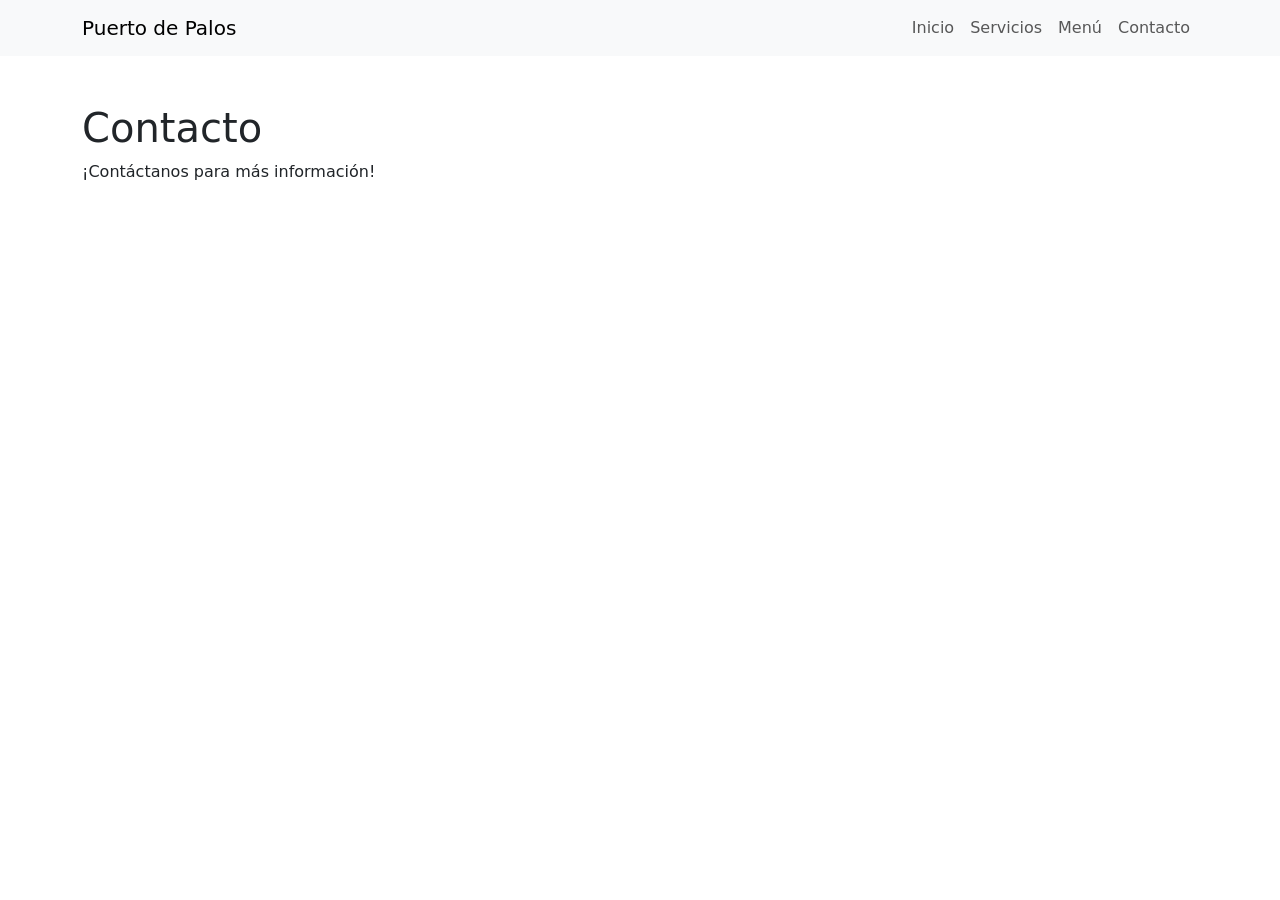
==== contacto.html @ d81628b5 "Agregue una parte de la estructura de html" ====
<!DOCTYPE html>
<html lang="en">
<head>
    <meta charset="UTF-8">
    <meta name="viewport" content="width=device-width, initial-scale=1.0">
    <title>Document</title>
    <link rel="stylesheet" href="assets/css/contacto.css">
</head>
<!--Enlace de bootstrap CSS-->
<link href="https://cdn.jsdelivr.net/npm/bootstrap@5.3.8/dist/css/bootstrap.min.css" rel="stylesheet" integrity="sha384-sRIl4kxILFvY47J16cr9ZwB07vP4J8+LH7qKQnuqkuIAvNWLzeN8tE5YBujZqJLB" crossorigin="anonymous">
<!--Header contiene el menú de navegación-->
    <header>
<!--nav:menú de navegación-->
<nav class="navbar navbar-expand-lg navbar-light bg-light">
 <!--navbar-expand-lg: se adapta a pantallas-->
   <div class="container">
    <!--Div:container centra el contenido-->
      <a class="navbar-brand" href="#">Puerto de Palos</a>
<!--nombre del sitio-logo-->
  <button class="navbar-toggler" data-bs-toggle="collapse" data-bs-target="#menu">
    <!--abre el menú en la pantalla-->
    <span class="navbar-toggler-icon"></span>
      <!-- Span:Icono visual (las tres lineas del menú móvil)-->
  </button>
  <!--menú que se muestra y oculta(Abrir y cerrar)-->
    <div class="collapse navbar-collapse" id="menu">
      <ul class="navbar-nav ms-auto">
        <!--Ul:lista de enlaces-->
        <li class="nav-item"><a class="nav-link" href="index.html">Inicio</a></li>
        <li class="nav-item"><a class="nav-link" href="servicios.html">Servicios</a></li>
        <li class="nav-item"><a class="nav-link" href="menú.html">Menú</a></li>
        <li class="nav-item"><a class="nav-link" href="contacto.html">Contacto</a></li>
      </ul>
    </div>
   </div>
  </nav>
</header>

<!--Main:contenido principal del sitio web-->
<main class="container my-5">
    <!--container: centra el contenido-->
    <!--my-5:agrega margen arriba y abajo-->
    <section>
<h1>Contacto</h1>
<p>¡Contáctanos para más información!</p>
    </section>
    
</main>













<!--Enlace de bootstrap JS-->
    <script src="https://cdn.jsdelivr.net/npm/bootstrap@5.3.8/dist/js/bootstrap.bundle.min.js" integrity="sha384-FKyoEForCGlyvwx9Hj09JcYn3nv7wiPVlz7YYwJrWVcXK/BmnVDxM+D2scQbITxI" crossorigin="anonymous"></script>
</body>
</html>
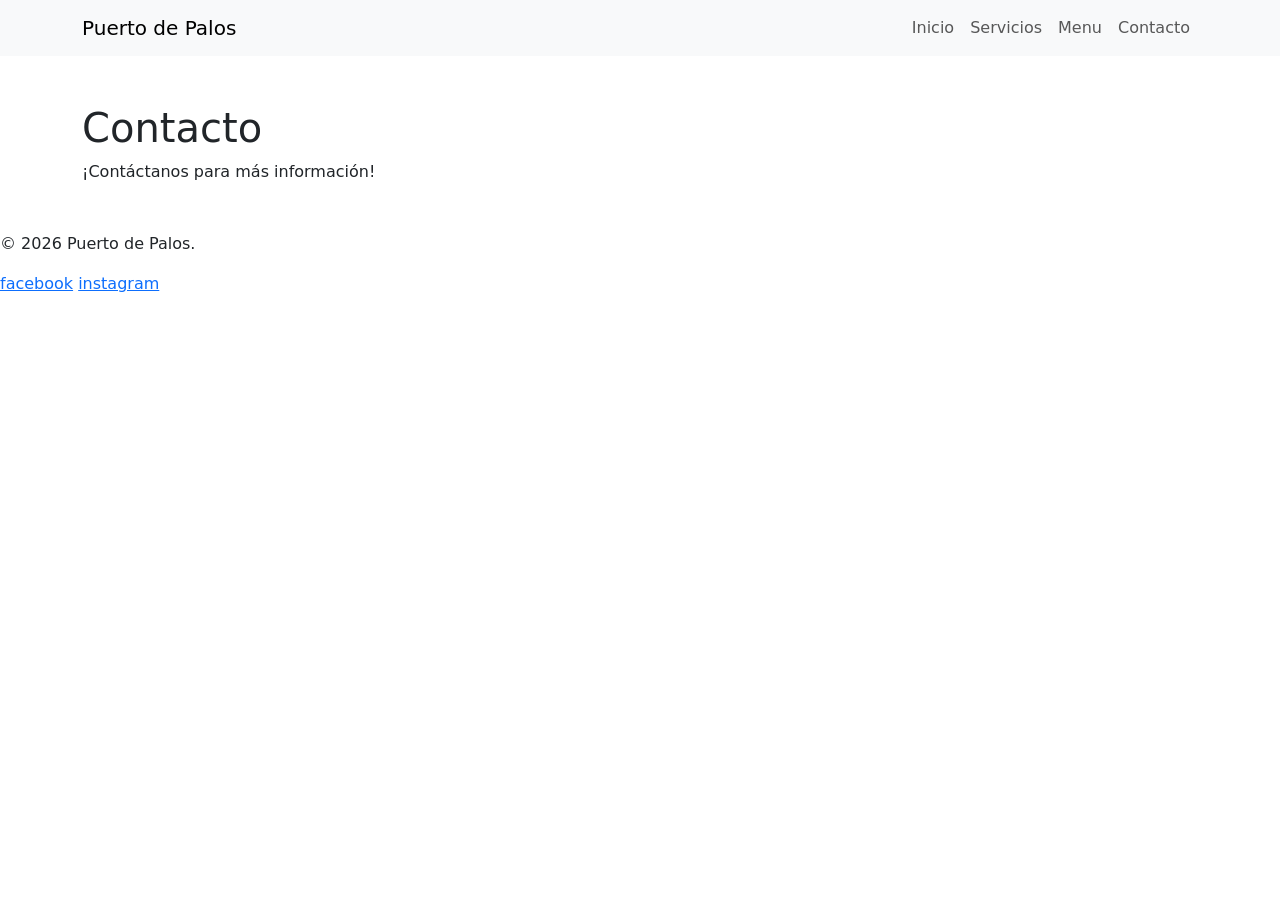
==== commit 19d81971: "cambios" ====
--- a/contacto.html
+++ b/contacto.html
@@ -3,11 +3,16 @@
 <head>
     <meta charset="UTF-8">
     <meta name="viewport" content="width=device-width, initial-scale=1.0">
-    <title>Document</title>
+    <title>Puerto de Palos</title>
+  
+    <!--Enlace de bootstrap CSS-->
+    <link href="https://cdn.jsdelivr.net/npm/bootstrap@5.3.8/dist/css/bootstrap.min.css" rel="stylesheet" integrity="sha384-sRIl4kxILFvY47J16cr9ZwB07vP4J8+LH7qKQnuqkuIAvNWLzeN8tE5YBujZqJLB" crossorigin="anonymous">
+
+    <!--Enlace de mi css-->
     <link rel="stylesheet" href="assets/css/contacto.css">
 </head>
-<!--Enlace de bootstrap CSS-->
-<link href="https://cdn.jsdelivr.net/npm/bootstrap@5.3.8/dist/css/bootstrap.min.css" rel="stylesheet" integrity="sha384-sRIl4kxILFvY47J16cr9ZwB07vP4J8+LH7qKQnuqkuIAvNWLzeN8tE5YBujZqJLB" crossorigin="anonymous">
+
+
 <!--Header contiene el menú de navegación-->
     <header>
 <!--nav:menú de navegación-->
@@ -15,9 +20,9 @@
  <!--navbar-expand-lg: se adapta a pantallas-->
    <div class="container">
     <!--Div:container centra el contenido-->
-      <a class="navbar-brand" href="#">Puerto de Palos</a>
+      <a class="navbar-brand" href="#"> Puerto de Palos</a>
 <!--nombre del sitio-logo-->
-  <button class="navbar-toggler" data-bs-toggle="collapse" data-bs-target="#menu">
+  <button type="button" class="navbar-toggler" data-bs-toggle="collapse" data-bs-target="#menu">
     <!--abre el menú en la pantalla-->
     <span class="navbar-toggler-icon"></span>
       <!-- Span:Icono visual (las tres lineas del menú móvil)-->
@@ -28,7 +33,7 @@
         <!--Ul:lista de enlaces-->
         <li class="nav-item"><a class="nav-link" href="index.html">Inicio</a></li>
         <li class="nav-item"><a class="nav-link" href="servicios.html">Servicios</a></li>
-        <li class="nav-item"><a class="nav-link" href="menú.html">Menú</a></li>
+        <li class="nav-item"><a class="nav-link" href="menu.html">Menu</a></li>
         <li class="nav-item"><a class="nav-link" href="contacto.html">Contacto</a></li>
       </ul>
     </div>
@@ -43,7 +48,12 @@
     <section>
 <h1>Contacto</h1>
 <p>¡Contáctanos para más información!</p>
-    </section>
+  
+<!--Sistema de grillas de Booststrap-->
+
+
+
+</section>
     
 </main>
 
@@ -59,7 +69,20 @@
 
 
 
+
+<footer>
+    <div class="footer-content">
+    <p>&copy; 2026 Puerto de Palos.</p>
+     <div>
+     <a href="#">facebook</a>
+    <a href="#">instagram</a>
+            </div>
+        </div>
+    </footer>
+
+
 <!--Enlace de bootstrap JS-->
     <script src="https://cdn.jsdelivr.net/npm/bootstrap@5.3.8/dist/js/bootstrap.bundle.min.js" integrity="sha384-FKyoEForCGlyvwx9Hj09JcYn3nv7wiPVlz7YYwJrWVcXK/BmnVDxM+D2scQbITxI" crossorigin="anonymous"></script>
 </body>
+
 </html>
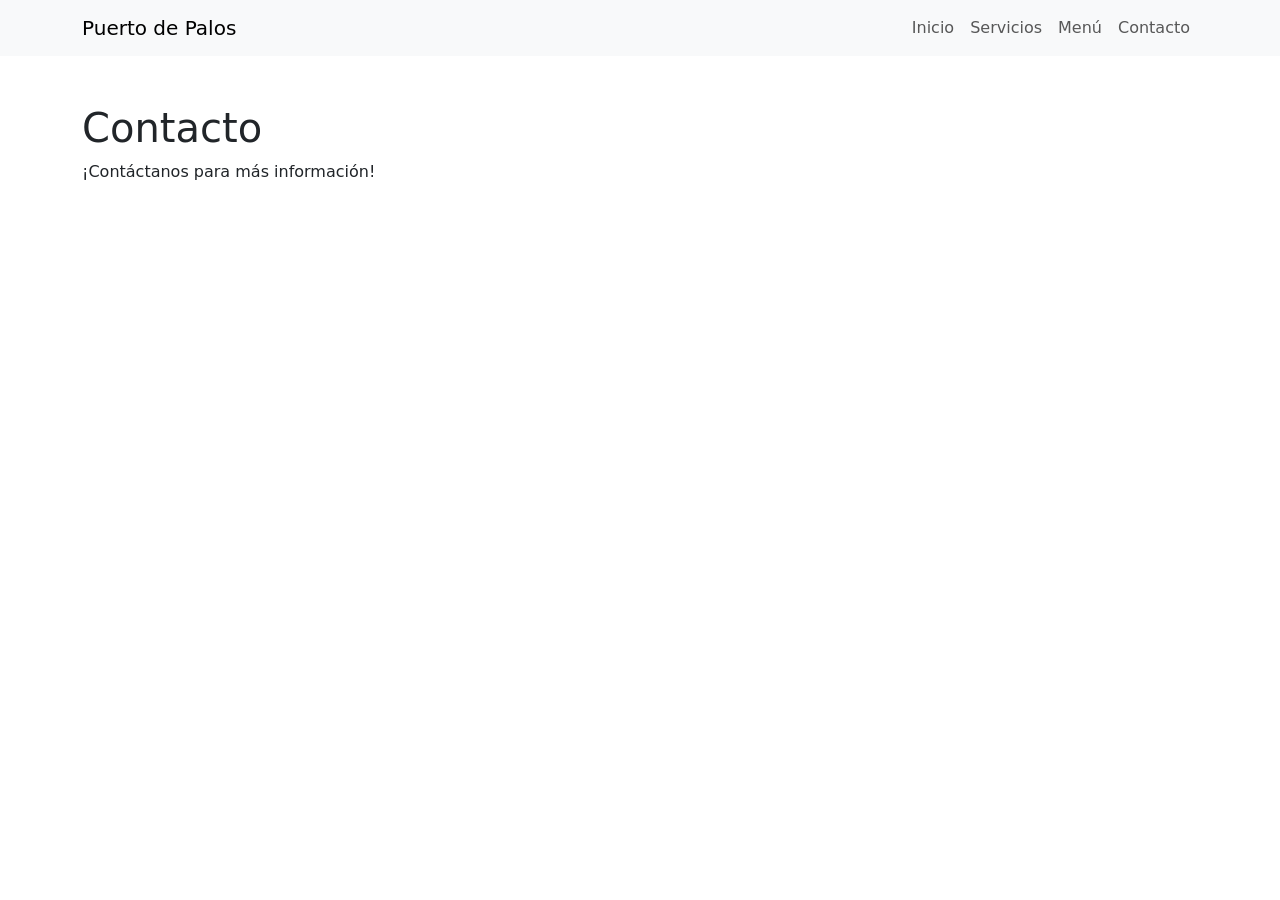
==== commit 8a037c57: "mis cambios locales" ====
--- a/contacto.html
+++ b/contacto.html
@@ -3,16 +3,11 @@
 <head>
     <meta charset="UTF-8">
     <meta name="viewport" content="width=device-width, initial-scale=1.0">
-    <title>Puerto de Palos</title>
-  
-    <!--Enlace de bootstrap CSS-->
-    <link href="https://cdn.jsdelivr.net/npm/bootstrap@5.3.8/dist/css/bootstrap.min.css" rel="stylesheet" integrity="sha384-sRIl4kxILFvY47J16cr9ZwB07vP4J8+LH7qKQnuqkuIAvNWLzeN8tE5YBujZqJLB" crossorigin="anonymous">
-
-    <!--Enlace de mi css-->
+    <title>Document</title>
     <link rel="stylesheet" href="assets/css/contacto.css">
 </head>
-
-
+<!--Enlace de bootstrap CSS-->
+<link href="https://cdn.jsdelivr.net/npm/bootstrap@5.3.8/dist/css/bootstrap.min.css" rel="stylesheet" integrity="sha384-sRIl4kxILFvY47J16cr9ZwB07vP4J8+LH7qKQnuqkuIAvNWLzeN8tE5YBujZqJLB" crossorigin="anonymous">
 <!--Header contiene el menú de navegación-->
     <header>
 <!--nav:menú de navegación-->
@@ -20,9 +15,9 @@
  <!--navbar-expand-lg: se adapta a pantallas-->
    <div class="container">
     <!--Div:container centra el contenido-->
-      <a class="navbar-brand" href="#"> Puerto de Palos</a>
+      <a class="navbar-brand" href="#">Puerto de Palos</a>
 <!--nombre del sitio-logo-->
-  <button type="button" class="navbar-toggler" data-bs-toggle="collapse" data-bs-target="#menu">
+  <button class="navbar-toggler" data-bs-toggle="collapse" data-bs-target="#menu">
     <!--abre el menú en la pantalla-->
     <span class="navbar-toggler-icon"></span>
       <!-- Span:Icono visual (las tres lineas del menú móvil)-->
@@ -33,7 +28,7 @@
         <!--Ul:lista de enlaces-->
         <li class="nav-item"><a class="nav-link" href="index.html">Inicio</a></li>
         <li class="nav-item"><a class="nav-link" href="servicios.html">Servicios</a></li>
-        <li class="nav-item"><a class="nav-link" href="menu.html">Menu</a></li>
+        <li class="nav-item"><a class="nav-link" href="menú.html">Menú</a></li>
         <li class="nav-item"><a class="nav-link" href="contacto.html">Contacto</a></li>
       </ul>
     </div>
@@ -48,41 +43,12 @@
     <section>
 <h1>Contacto</h1>
 <p>¡Contáctanos para más información!</p>
-  
-<!--Sistema de grillas de Booststrap-->
-
-
-
-</section>
+    </section>
     
 </main>
-
-
-
-
-
-
-
-
-
-
-
-
-
-
-<footer>
-    <div class="footer-content">
-    <p>&copy; 2026 Puerto de Palos.</p>
-     <div>
-     <a href="#">facebook</a>
-    <a href="#">instagram</a>
-            </div>
-        </div>
-    </footer>
 
 
 <!--Enlace de bootstrap JS-->
     <script src="https://cdn.jsdelivr.net/npm/bootstrap@5.3.8/dist/js/bootstrap.bundle.min.js" integrity="sha384-FKyoEForCGlyvwx9Hj09JcYn3nv7wiPVlz7YYwJrWVcXK/BmnVDxM+D2scQbITxI" crossorigin="anonymous"></script>
 </body>
-
 </html>
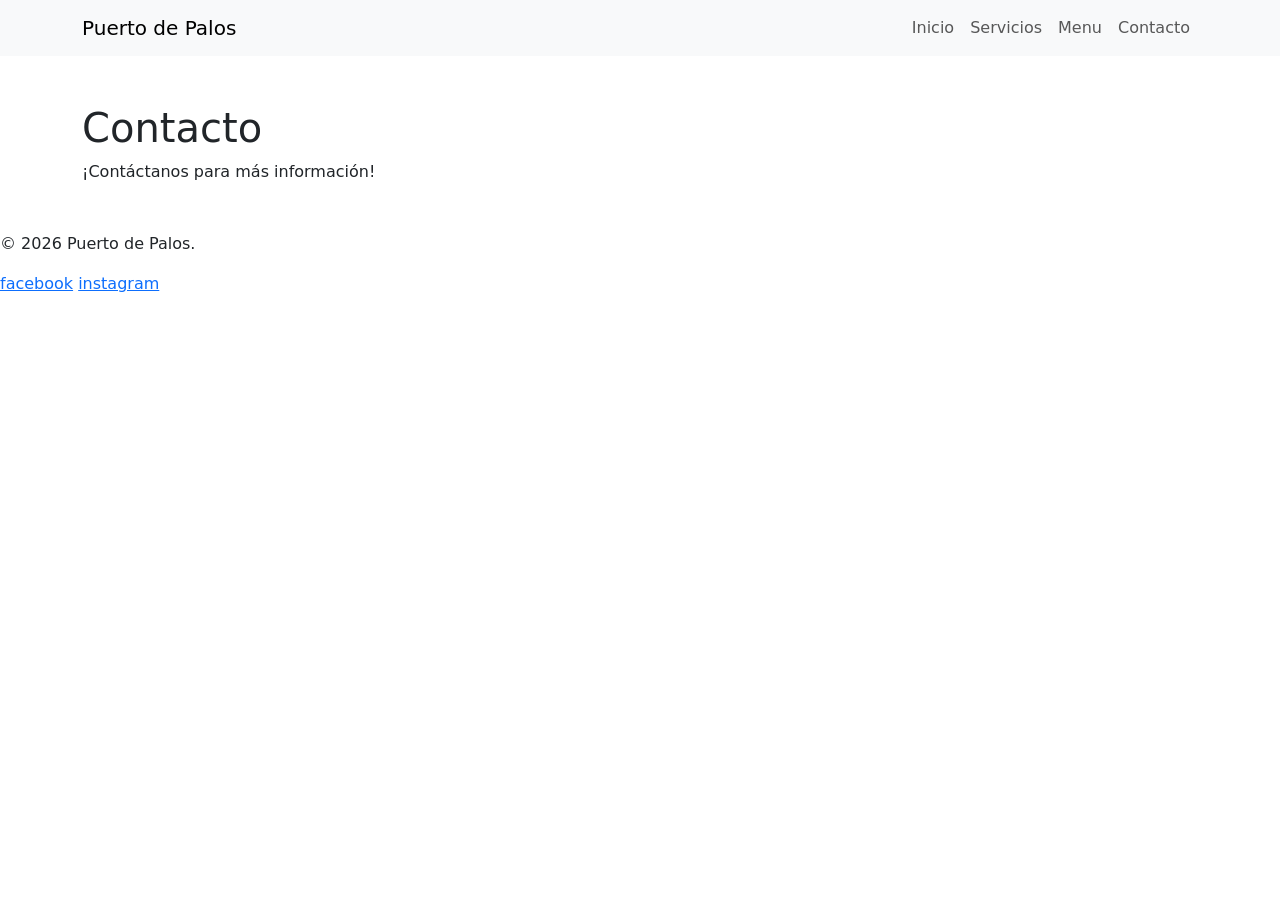
==== commit 6ae7dd27: "acepto cambios de github" ====
--- a/contacto.html
+++ b/contacto.html
@@ -3,11 +3,16 @@
 <head>
     <meta charset="UTF-8">
     <meta name="viewport" content="width=device-width, initial-scale=1.0">
-    <title>Document</title>
+    <title>Puerto de Palos</title>
+  
+    <!--Enlace de bootstrap CSS-->
+    <link href="https://cdn.jsdelivr.net/npm/bootstrap@5.3.8/dist/css/bootstrap.min.css" rel="stylesheet" integrity="sha384-sRIl4kxILFvY47J16cr9ZwB07vP4J8+LH7qKQnuqkuIAvNWLzeN8tE5YBujZqJLB" crossorigin="anonymous">
+
+    <!--Enlace de mi css-->
     <link rel="stylesheet" href="assets/css/contacto.css">
 </head>
-<!--Enlace de bootstrap CSS-->
-<link href="https://cdn.jsdelivr.net/npm/bootstrap@5.3.8/dist/css/bootstrap.min.css" rel="stylesheet" integrity="sha384-sRIl4kxILFvY47J16cr9ZwB07vP4J8+LH7qKQnuqkuIAvNWLzeN8tE5YBujZqJLB" crossorigin="anonymous">
+
+
 <!--Header contiene el menú de navegación-->
     <header>
 <!--nav:menú de navegación-->
@@ -15,9 +20,9 @@
  <!--navbar-expand-lg: se adapta a pantallas-->
    <div class="container">
     <!--Div:container centra el contenido-->
-      <a class="navbar-brand" href="#">Puerto de Palos</a>
+      <a class="navbar-brand" href="#"> Puerto de Palos</a>
 <!--nombre del sitio-logo-->
-  <button class="navbar-toggler" data-bs-toggle="collapse" data-bs-target="#menu">
+  <button type="button" class="navbar-toggler" data-bs-toggle="collapse" data-bs-target="#menu">
     <!--abre el menú en la pantalla-->
     <span class="navbar-toggler-icon"></span>
       <!-- Span:Icono visual (las tres lineas del menú móvil)-->
@@ -28,7 +33,7 @@
         <!--Ul:lista de enlaces-->
         <li class="nav-item"><a class="nav-link" href="index.html">Inicio</a></li>
         <li class="nav-item"><a class="nav-link" href="servicios.html">Servicios</a></li>
-        <li class="nav-item"><a class="nav-link" href="menú.html">Menú</a></li>
+        <li class="nav-item"><a class="nav-link" href="menu.html">Menu</a></li>
         <li class="nav-item"><a class="nav-link" href="contacto.html">Contacto</a></li>
       </ul>
     </div>
@@ -43,12 +48,41 @@
     <section>
 <h1>Contacto</h1>
 <p>¡Contáctanos para más información!</p>
-    </section>
+  
+<!--Sistema de grillas de Booststrap-->
+
+
+
+</section>
     
 </main>
+
+
+
+
+
+
+
+
+
+
+
+
+
+
+<footer>
+    <div class="footer-content">
+    <p>&copy; 2026 Puerto de Palos.</p>
+     <div>
+     <a href="#">facebook</a>
+    <a href="#">instagram</a>
+            </div>
+        </div>
+    </footer>
 
 
 <!--Enlace de bootstrap JS-->
     <script src="https://cdn.jsdelivr.net/npm/bootstrap@5.3.8/dist/js/bootstrap.bundle.min.js" integrity="sha384-FKyoEForCGlyvwx9Hj09JcYn3nv7wiPVlz7YYwJrWVcXK/BmnVDxM+D2scQbITxI" crossorigin="anonymous"></script>
 </body>
+
 </html>
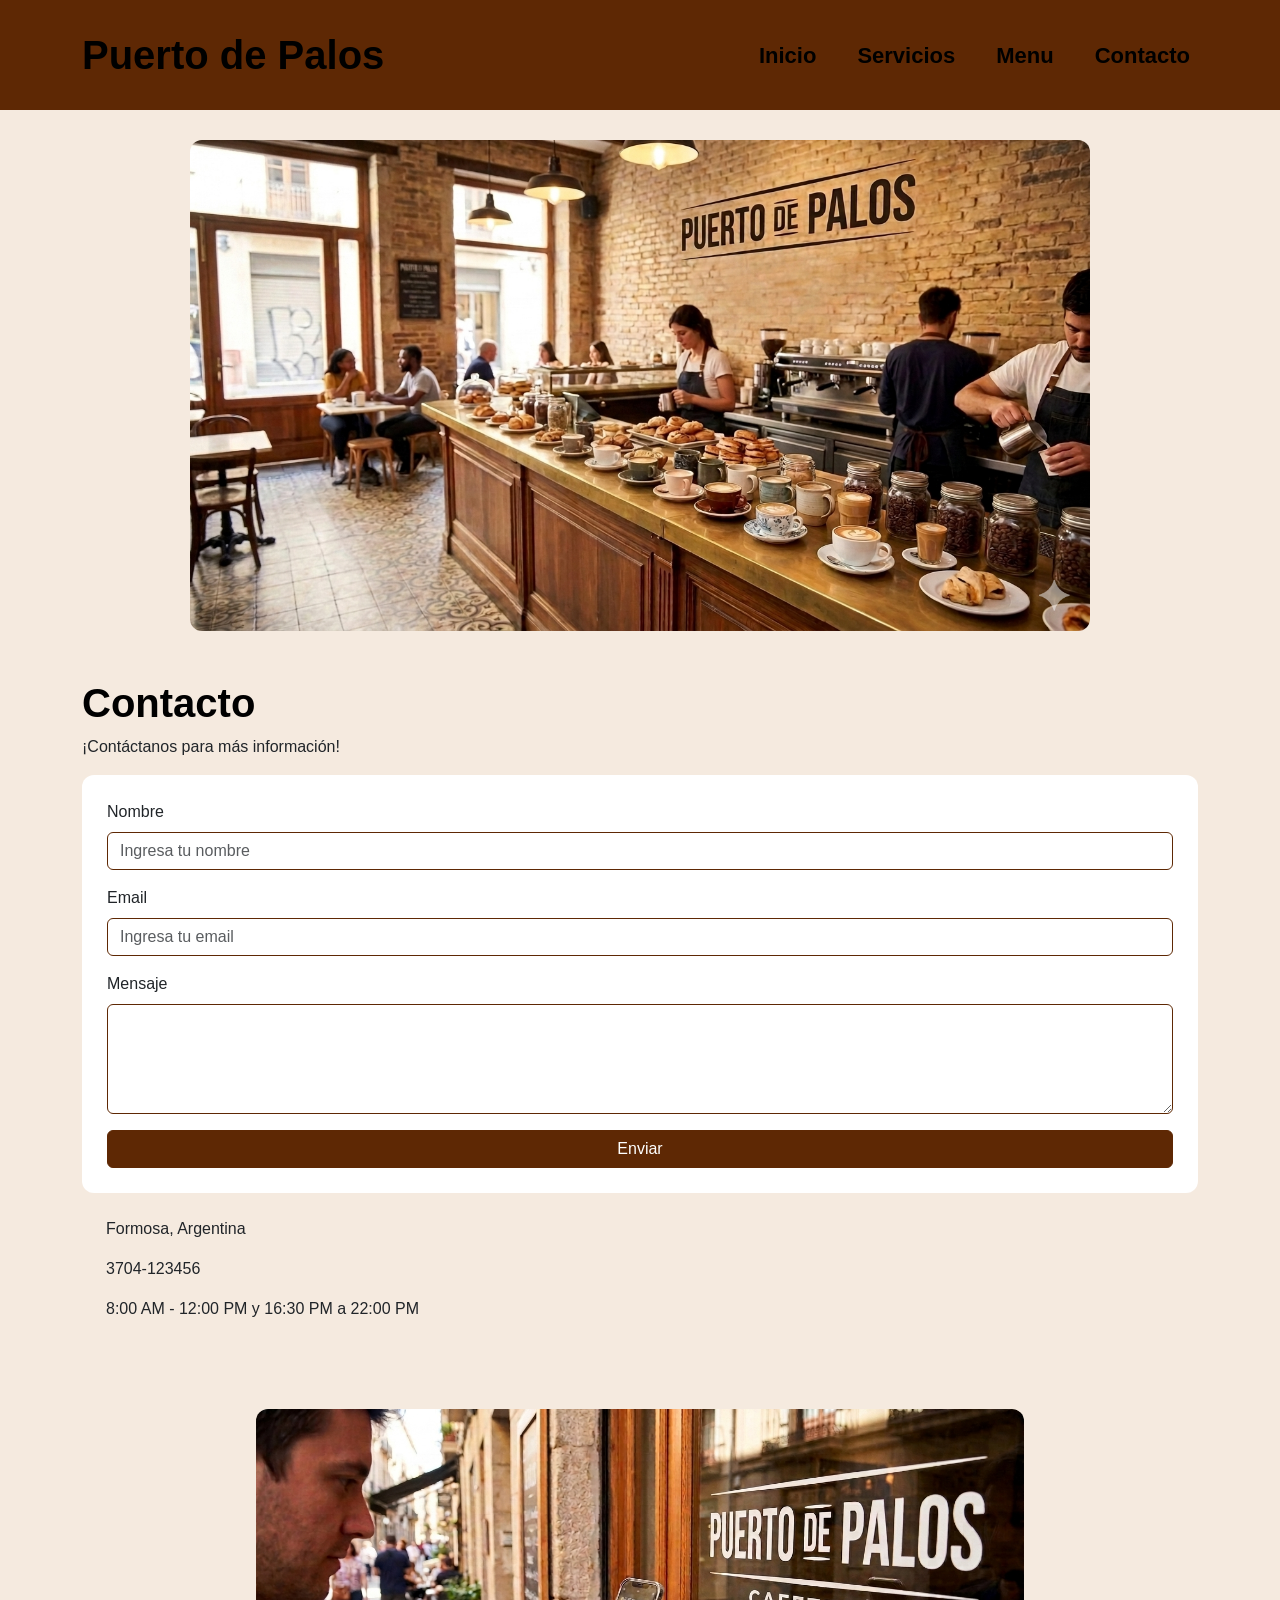
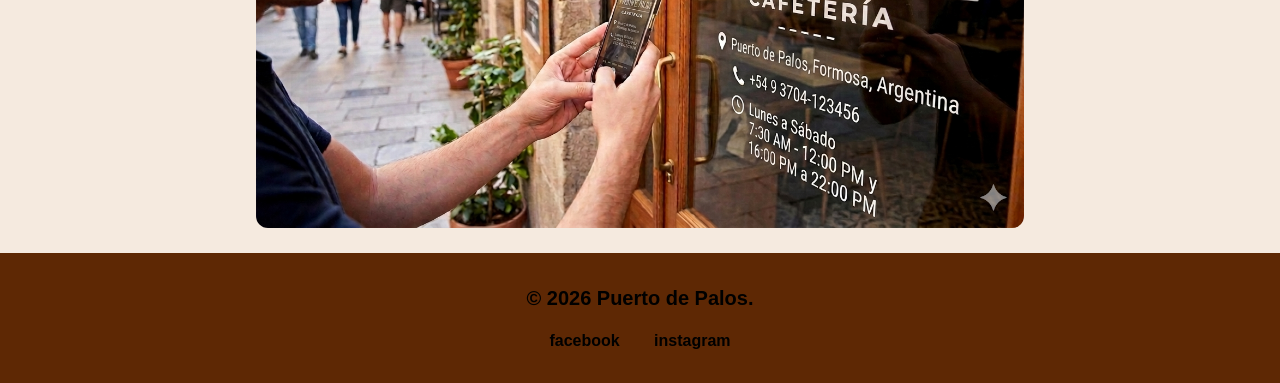
==== commit 05fc8c36: "Agregue la estructura completa de html y el diseño en CSS" ====
--- a/contacto.html
+++ b/contacto.html
@@ -10,26 +10,34 @@
 
     <!--Enlace de mi css-->
     <link rel="stylesheet" href="assets/css/contacto.css">
-</head>
 
-
+</head>  
+<body>
 <!--Header contiene el menú de navegación-->
     <header>
 <!--nav:menú de navegación-->
 <nav class="navbar navbar-expand-lg navbar-light bg-light">
  <!--navbar-expand-lg: se adapta a pantallas-->
-   <div class="container">
-    <!--Div:container centra el contenido-->
+   
+ <div class="container">
+    <!--Div:container(Bootstrap)centra el contenido-->
+
       <a class="navbar-brand" href="#"> Puerto de Palos</a>
 <!--nombre del sitio-logo-->
+
+<!--Botón hamburguesa(para celulares)-->
   <button type="button" class="navbar-toggler" data-bs-toggle="collapse" data-bs-target="#menu">
     <!--abre el menú en la pantalla-->
     <span class="navbar-toggler-icon"></span>
       <!-- Span:Icono visual (las tres lineas del menú móvil)-->
   </button>
-  <!--menú que se muestra y oculta(Abrir y cerrar)-->
+
+  <!--Div:menú de navegación que se abre y se cierra(Boststrap))-->
     <div class="collapse navbar-collapse" id="menu">
+      <!--navbar-nav:lista del menu-->
       <ul class="navbar-nav ms-auto">
+       <!--ms-auto: alinea el menu a la derecha-->
+
         <!--Ul:lista de enlaces-->
         <li class="nav-item"><a class="nav-link" href="index.html">Inicio</a></li>
         <li class="nav-item"><a class="nav-link" href="servicios.html">Servicios</a></li>
@@ -41,35 +49,73 @@
   </nav>
 </header>
 
+<img src="assets/imagen-puerto-de-palos.png"alt="Puerto de Palos"class="img-principal">
 <!--Main:contenido principal del sitio web-->
 <main class="container my-5">
-    <!--container: centra el contenido-->
-    <!--my-5:agrega margen arriba y abajo-->
+    <!--container (Bootstrap): centra el contenido-->
+    <!--my-5 (Bootstrap):agrega margen arriba y abajo-->
+    
     <section>
 <h1>Contacto</h1>
 <p>¡Contáctanos para más información!</p>
   
-<!--Sistema de grillas de Booststrap-->
+<!--Formulario con sistema de grillas de Booststrap-->
 
+<!--FORM: es para agregar el formulario de contacto-->
+<!--Permite que el usuario ingrese datos-->
+<!--Al presionar Enviar se mandan todos juntos-->
 
+<form class="formulario-contacto">
+  <div class="mb-3">
+    <!--mb-3: margen inferior-->
+<label class="form-label">Nombre</label>
+ <!--from label: estilo del texto-->
+<input type="text" class="form-control" placeholder="Ingresa tu nombre">
+</div>
 
-</section>
-    
+<!--Email-->
+<div class="mb-3">
+  <!--margen inferior-->
+  <label class="form-label">Email</label>
+<input type="email" class="form-control" placeholder="Ingresa tu email">
+<!--type email: especifica que el input debe ser un email -->
+<!--input: le pide a el usuario que ingrese sus datos-->
+</div>
+ <!--Mensaje-->
+ <div class="mb-3">
+  <label class="form-label">Mensaje</label>
+  <textarea class="form-control" rows="4"></textarea>
+<!--textarea: a direncia de input, permite escribir varias lineas de texto-->
+<!--rown 4: en el cuadro de texto muestra 4 lineas de alto -->
+ </div>
+
+<!--Botón de Enviar-->
+<!-- btn: estilo base del boton-->
+ <!--btn-warning: color amarrillo-->
+<!--w-100: ancho completo-->
+ 
+<button class="btn btn-warning w-100">Enviar</button>
+</form>
+<!--Información extra: muestra dirección, teléfono y horario al lado del formulario en pantallas grandes-->
+<!--Bootstrap: d-none oculta el elemento en pantallas pequeñas como celulares-->
+<!--d-md-block lo muestra en pantallas medianas como tablets-->
+<div class="col-12 col-md-6 d-none d-md-block">
+<!--Oculto en celular, visibles en pantallas medianas y grandes-->
+
+<div class="p-4">
+  <!--Bootstrap: p-4 padding interno-->
+  <p> Formosa, Argentina</p>
+  <p> 3704-123456</p>
+  <p> 8:00 AM - 12:00 PM y 16:30 PM a 22:00 PM</p>
+   </div>
+  </div>
+</section>    
 </main>
 
+<!--fOOTER-->
+<!--Footer: información deredes sociales, derechos de autor-->
 
-
-
-
-
-
-
-
-
-
-
-
-
+<img src="assets/imagen-cafeteria.png" alt="img-segundaria"class="img-footer">
 <footer>
     <div class="footer-content">
     <p>&copy; 2026 Puerto de Palos.</p>
--- a/assets/css/contacto.css
+++ b/assets/css/contacto.css
@@ -0,0 +1,110 @@
+/* Fondo general marrón clarito*/
+
+body {
+    background-color: #f5eadf;
+    font-family: Arial, Helvetica, sans-serif;
+    margin: 0;
+    padding: 0;
+}
+/* Barra de navegación Booststrap*/
+.navbar {
+    background-color: rgb(94,40,4) !important;
+    padding-top: 20px;
+    padding-bottom: 20px;
+}
+/*Puerto de Palos*/
+.navbar-brand {
+    color: black;
+    font-weight: bold;
+    font-size: 40px;
+}
+
+/*Inicio Servicios Menu Contacto*/
+.navbar-light .navbar-nav  .nav-link{
+    color: black;
+    font-weight: bold;
+    font-size: 22px;
+    margin-left: 25px;
+}
+/*Hover menu*/
+.navbar-light .navbar-nav  .nav-link:hover{
+    color:#ffc107;
+}
+/* Imagen principal centrada*/
+.img-principal {
+    display: block;
+    margin: 30px auto;
+    max-width: 900px;
+    height: auto;
+    width: 80%;
+    border-radius: 12px;
+}
+/*Título de contacto*/
+h1 {
+    color:black;
+    font-weight: bold;
+}
+/* Formulario de contacto*/
+.formulario-contacto {
+    background-color: white;
+    padding: 25px;
+    border-radius: 12px;
+}
+/* Bordes de los inputs del formulario*/
+.form-control {
+    border: 1px solid rgb(94, 40, 4);
+}
+/* Cuando hacés click en los inputs*/
+.form-control:focus {
+    border-color: rgb(94, 40, 4);
+    box-shadow: 0 0 0 0.2rem rgba(94, 40, 4, 0.25);
+}
+/*Botón enviar*/
+.btn-warning {
+    background-color: rgb(94, 40, 4);
+    border-color: rgb(94, 40, 4);
+    color: white;
+}
+/* Botón enviar al pasar el mouse*/
+.btn-warning:hover {
+    background-color: rgb(120, 55, 10);
+    border-color: rgb(120, 55, 10);
+}
+/* Caja de información de contacto*/
+.info-contacto {
+    background-color: white;
+    padding: 25px;
+    border-radius: 12px;
+}
+/* Imagen del footer centrada */
+.img-footer{
+display:block;
+width:60%;
+max-width:800px;
+margin:25px auto;
+border-radius:12px;
+}
+/*footer*/
+footer{
+background-color: rgb(94,40,4);
+padding:30px 0;
+text-align:center;
+}
+
+.footer-content p{
+color:black;
+font-size:20px;
+font-weight:bold;
+}
+
+footer a{
+color:black;
+text-decoration:none;
+margin:0 15px;
+font-weight:bold;
+}
+
+footer a:hover{
+color:#ffc107;;
+}
+
